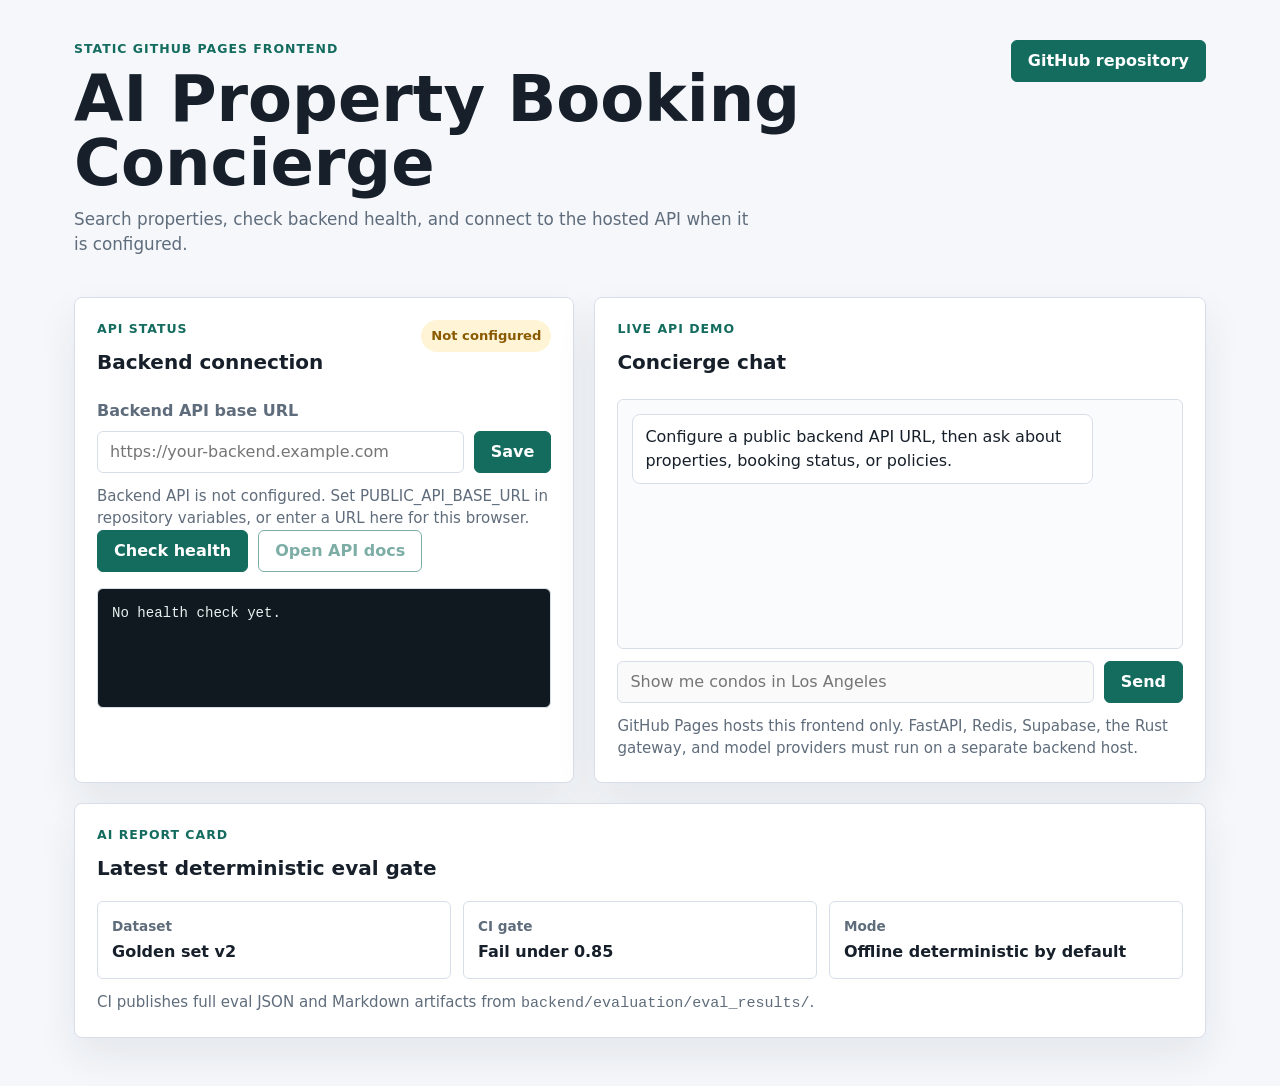
==== frontend_static/index.html @ e4b4dca6 "Fix CI workflows and add GitHub Pages deployment" ====
<!doctype html>
<html lang="en">
  <head>
    <meta charset="utf-8">
    <meta name="viewport" content="width=device-width, initial-scale=1">
    <title>AI Property Booking Concierge</title>
    <link rel="stylesheet" href="styles.css">
    <script src="config.js"></script>
    <script src="app.js" defer></script>
  </head>
  <body>
    <header class="site-header">
      <div>
        <p class="eyebrow">Static GitHub Pages frontend</p>
        <h1>AI Property Booking Concierge</h1>
        <p class="lede">
          Search properties, check backend health, and connect to the hosted API when it is configured.
        </p>
      </div>
      <a class="repo-link" href="https://github.com/muhammadhasaan82/AI_Property_Booking_concierge" rel="noreferrer" target="_blank">
        GitHub repository
      </a>
    </header>

    <main class="layout">
      <section class="panel status-panel" aria-labelledby="status-title">
        <div class="section-heading">
          <div>
            <p class="eyebrow">API status</p>
            <h2 id="status-title">Backend connection</h2>
          </div>
          <span id="statusBadge" class="badge badge-warning">Not checked</span>
        </div>

        <label for="apiBaseUrl">Backend API base URL</label>
        <div class="url-row">
          <input id="apiBaseUrl" type="url" placeholder="https://your-backend.example.com">
          <button id="saveConfigButton" type="button">Save</button>
        </div>
        <p id="configNotice" class="notice">
          Backend API is not configured. Set PUBLIC_API_BASE_URL in repository variables, or enter a URL here for this browser.
        </p>

        <div class="actions">
          <button id="healthButton" type="button">Check health</button>
          <a id="docsLink" class="button secondary disabled" href="#" aria-disabled="true">Open API docs</a>
        </div>

        <pre id="healthOutput" class="output" aria-live="polite">No health check yet.</pre>
      </section>

      <section class="panel chat-panel" aria-labelledby="chat-title">
        <div class="section-heading">
          <div>
            <p class="eyebrow">Live API demo</p>
            <h2 id="chat-title">Concierge chat</h2>
          </div>
        </div>

        <div id="messages" class="messages" aria-live="polite">
          <div class="message assistant">
            Configure a public backend API URL, then ask about properties, booking status, or policies.
          </div>
        </div>

        <form id="chatForm" class="chat-form">
          <input id="messageInput" type="text" autocomplete="off" placeholder="Show me condos in Los Angeles">
          <button type="submit">Send</button>
        </form>
        <p class="hint">
          GitHub Pages hosts this frontend only. FastAPI, Redis, Supabase, the Rust gateway, and model providers must run on a separate backend host.
        </p>
      </section>

      <section class="panel report-panel" aria-labelledby="report-title">
        <p class="eyebrow">AI Report Card</p>
        <h2 id="report-title">Latest deterministic eval gate</h2>
        <dl class="metric-grid">
          <div>
            <dt>Dataset</dt>
            <dd>Golden set v2</dd>
          </div>
          <div>
            <dt>CI gate</dt>
            <dd>Fail under 0.85</dd>
          </div>
          <div>
            <dt>Mode</dt>
            <dd>Offline deterministic by default</dd>
          </div>
        </dl>
        <p class="hint">
          CI publishes full eval JSON and Markdown artifacts from <code>backend/evaluation/eval_results/</code>.
        </p>
      </section>
    </main>
  </body>
</html>
---- frontend_static/styles.css ----
:root {
  color-scheme: light;
  --bg: #f5f7fb;
  --panel: #ffffff;
  --text: #17202a;
  --muted: #5f6c7b;
  --line: #d8dee9;
  --accent: #146c5f;
  --accent-strong: #0d4d43;
  --warning: #8a5a00;
  --warning-bg: #fff4d6;
  --success: #0f6b33;
  --success-bg: #e2f8e9;
  --danger: #9a2f2f;
  --danger-bg: #ffe5e5;
  --shadow: 0 18px 40px rgba(23, 32, 42, 0.08);
}

* {
  box-sizing: border-box;
}

body {
  margin: 0;
  min-height: 100vh;
  background: var(--bg);
  color: var(--text);
  font-family: Inter, ui-sans-serif, system-ui, -apple-system, BlinkMacSystemFont, "Segoe UI", sans-serif;
  line-height: 1.5;
}

.site-header {
  display: flex;
  align-items: flex-start;
  justify-content: space-between;
  gap: 24px;
  max-width: 1180px;
  margin: 0 auto;
  padding: 40px 24px 20px;
}

h1,
h2,
p {
  margin-top: 0;
}

h1 {
  margin-bottom: 12px;
  max-width: 760px;
  font-size: clamp(2.25rem, 5vw, 4.5rem);
  line-height: 1;
  letter-spacing: 0;
}

h2 {
  margin-bottom: 0;
  font-size: 1.25rem;
  letter-spacing: 0;
}

.eyebrow {
  margin-bottom: 8px;
  color: var(--accent);
  font-size: 0.78rem;
  font-weight: 800;
  letter-spacing: 0.08em;
  text-transform: uppercase;
}

.lede {
  max-width: 680px;
  margin-bottom: 0;
  color: var(--muted);
  font-size: 1.05rem;
}

.repo-link,
.button,
button {
  display: inline-flex;
  min-height: 42px;
  align-items: center;
  justify-content: center;
  border: 1px solid var(--accent);
  border-radius: 6px;
  background: var(--accent);
  color: #ffffff;
  cursor: pointer;
  font: inherit;
  font-weight: 700;
  padding: 0 16px;
  text-decoration: none;
  white-space: nowrap;
}

.repo-link:hover,
.button:hover,
button:hover {
  background: var(--accent-strong);
  border-color: var(--accent-strong);
}

.secondary {
  background: #ffffff;
  color: var(--accent);
}

.secondary:hover {
  background: #ecf6f3;
  color: var(--accent-strong);
}

.disabled {
  cursor: not-allowed;
  opacity: 0.55;
  pointer-events: none;
}

.layout {
  display: grid;
  grid-template-columns: minmax(0, 0.9fr) minmax(0, 1.1fr);
  gap: 20px;
  max-width: 1180px;
  margin: 0 auto;
  padding: 20px 24px 48px;
}

.panel {
  border: 1px solid var(--line);
  border-radius: 8px;
  background: var(--panel);
  box-shadow: var(--shadow);
  padding: 22px;
}

.report-panel {
  grid-column: 1 / -1;
}

.section-heading {
  display: flex;
  align-items: flex-start;
  justify-content: space-between;
  gap: 16px;
  margin-bottom: 22px;
}

.badge {
  border-radius: 999px;
  font-size: 0.82rem;
  font-weight: 800;
  padding: 6px 10px;
  white-space: nowrap;
}

.badge-warning {
  background: var(--warning-bg);
  color: var(--warning);
}

.badge-success {
  background: var(--success-bg);
  color: var(--success);
}

.badge-danger {
  background: var(--danger-bg);
  color: var(--danger);
}

label {
  display: block;
  margin-bottom: 8px;
  color: var(--muted);
  font-weight: 700;
}

input {
  width: 100%;
  min-height: 42px;
  border: 1px solid var(--line);
  border-radius: 6px;
  color: var(--text);
  font: inherit;
  padding: 0 12px;
}

input:focus {
  border-color: var(--accent);
  outline: 3px solid rgba(20, 108, 95, 0.16);
}

.url-row,
.chat-form,
.actions {
  display: flex;
  gap: 10px;
}

.notice,
.hint {
  margin: 12px 0 0;
  color: var(--muted);
  font-size: 0.94rem;
}

.output {
  min-height: 120px;
  margin: 16px 0 0;
  overflow: auto;
  border: 1px solid var(--line);
  border-radius: 6px;
  background: #101820;
  color: #e7f1ef;
  font-size: 0.88rem;
  padding: 14px;
  white-space: pre-wrap;
}

.messages {
  display: flex;
  flex-direction: column;
  gap: 10px;
  min-height: 250px;
  max-height: 420px;
  overflow: auto;
  border: 1px solid var(--line);
  border-radius: 6px;
  background: #f9fbfd;
  padding: 14px;
}

.message {
  width: fit-content;
  max-width: 86%;
  border-radius: 8px;
  padding: 10px 12px;
}

.message.assistant {
  align-self: flex-start;
  background: #ffffff;
  border: 1px solid var(--line);
}

.message.user {
  align-self: flex-end;
  background: var(--accent);
  color: #ffffff;
}

.chat-form {
  margin-top: 12px;
}

.metric-grid {
  display: grid;
  grid-template-columns: repeat(3, minmax(0, 1fr));
  gap: 12px;
  margin: 18px 0 0;
}

.metric-grid div {
  border: 1px solid var(--line);
  border-radius: 6px;
  padding: 14px;
}

dt {
  color: var(--muted);
  font-size: 0.85rem;
  font-weight: 700;
}

dd {
  margin: 4px 0 0;
  font-weight: 800;
}

code {
  font-family: "SFMono-Regular", Consolas, "Liberation Mono", monospace;
}

@media (max-width: 780px) {
  .site-header,
  .layout,
  .section-heading,
  .url-row,
  .chat-form,
  .actions {
    flex-direction: column;
  }

  .site-header {
    padding-top: 28px;
  }

  .layout {
    display: flex;
  }

  .repo-link,
  .button,
  button {
    width: 100%;
  }

  .metric-grid {
    grid-template-columns: 1fr;
  }
}
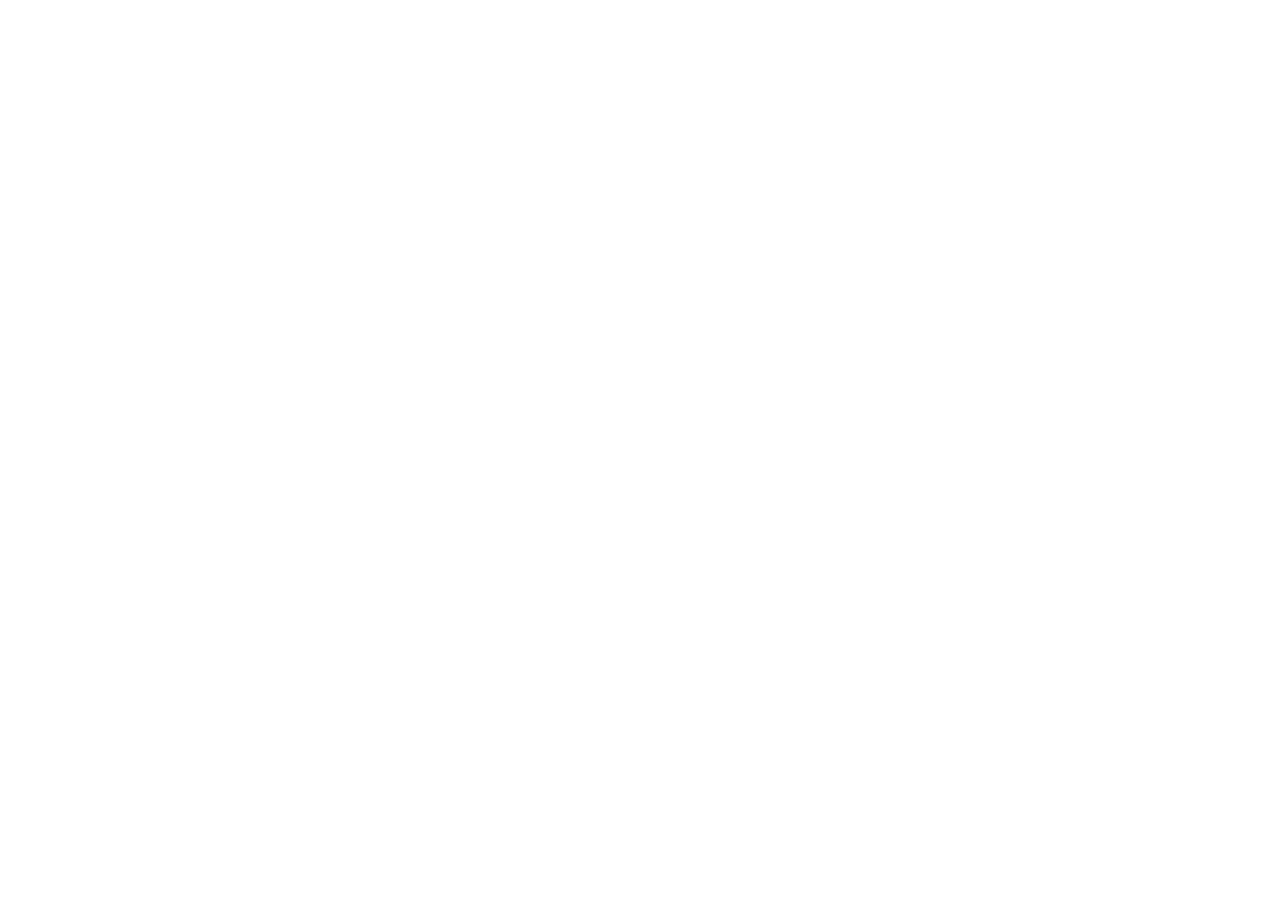
==== commit e08c9299: "Redirect GitHub Pages frontend to Chainlit app" ====
--- a/frontend_static/index.html
+++ b/frontend_static/index.html
@@ -1,98 +1,32 @@
 <!doctype html>
 <html lang="en">
   <head>
-    <meta charset="utf-8">
-    <meta name="viewport" content="width=device-width, initial-scale=1">
-    <title>AI Property Booking Concierge</title>
-    <link rel="stylesheet" href="styles.css">
-    <script src="config.js"></script>
-    <script src="app.js" defer></script>
+    <meta charset="utf-8" />
+    <meta http-equiv="refresh" content="0; url=https://165-245-177-103.sslip.io/login" />
+    <title>Redirecting to AI Booking</title>
+    <script>
+      window.location.replace("https://165-245-177-103.sslip.io/login");
+    </script>
+    <style>
+      body {
+        font-family: Arial, sans-serif;
+        display: grid;
+        place-items: center;
+        min-height: 100vh;
+        margin: 0;
+        background: #111827;
+        color: white;
+      }
+      a { color: #ff2b78; }
+    </style>
   </head>
   <body>
-    <header class="site-header">
-      <div>
-        <p class="eyebrow">Static GitHub Pages frontend</p>
-        <h1>AI Property Booking Concierge</h1>
-        <p class="lede">
-          Search properties, check backend health, and connect to the hosted API when it is configured.
-        </p>
-      </div>
-      <a class="repo-link" href="https://github.com/muhammadhasaan82/AI_Property_Booking_concierge" rel="noreferrer" target="_blank">
-        GitHub repository
-      </a>
-    </header>
-
-    <main class="layout">
-      <section class="panel status-panel" aria-labelledby="status-title">
-        <div class="section-heading">
-          <div>
-            <p class="eyebrow">API status</p>
-            <h2 id="status-title">Backend connection</h2>
-          </div>
-          <span id="statusBadge" class="badge badge-warning">Not checked</span>
-        </div>
-
-        <label for="apiBaseUrl">Backend API base URL</label>
-        <div class="url-row">
-          <input id="apiBaseUrl" type="url" placeholder="https://your-backend.example.com">
-          <button id="saveConfigButton" type="button">Save</button>
-        </div>
-        <p id="configNotice" class="notice">
-          Backend API is not configured. Set PUBLIC_API_BASE_URL in repository variables, or enter a URL here for this browser.
-        </p>
-
-        <div class="actions">
-          <button id="healthButton" type="button">Check health</button>
-          <a id="docsLink" class="button secondary disabled" href="#" aria-disabled="true">Open API docs</a>
-        </div>
-
-        <pre id="healthOutput" class="output" aria-live="polite">No health check yet.</pre>
-      </section>
-
-      <section class="panel chat-panel" aria-labelledby="chat-title">
-        <div class="section-heading">
-          <div>
-            <p class="eyebrow">Live API demo</p>
-            <h2 id="chat-title">Concierge chat</h2>
-          </div>
-        </div>
-
-        <div id="messages" class="messages" aria-live="polite">
-          <div class="message assistant">
-            Configure a public backend API URL, then ask about properties, booking status, or policies.
-          </div>
-        </div>
-
-        <form id="chatForm" class="chat-form">
-          <input id="messageInput" type="text" autocomplete="off" placeholder="Show me condos in Los Angeles">
-          <button type="submit">Send</button>
-        </form>
-        <p class="hint">
-          GitHub Pages hosts this frontend only. FastAPI, Redis, Supabase, the Rust gateway, and model providers must run on a separate backend host.
-        </p>
-      </section>
-
-      <section class="panel report-panel" aria-labelledby="report-title">
-        <p class="eyebrow">AI Report Card</p>
-        <h2 id="report-title">Latest deterministic eval gate</h2>
-        <dl class="metric-grid">
-          <div>
-            <dt>Dataset</dt>
-            <dd>Golden set v2</dd>
-          </div>
-          <div>
-            <dt>CI gate</dt>
-            <dd>Fail under 0.85</dd>
-          </div>
-          <div>
-            <dt>Mode</dt>
-            <dd>Offline deterministic by default</dd>
-          </div>
-        </dl>
-        <p class="hint">
-          CI publishes full eval JSON and Markdown artifacts from <code>backend/evaluation/eval_results/</code>.
-        </p>
-      </section>
+    <main>
+      <h1>Redirecting to AI Booking...</h1>
+      <p>
+        If you are not redirected automatically,
+        <a href="https://165-245-177-103.sslip.io/login">open the Chainlit app</a>.
+      </p>
     </main>
   </body>
 </html>
